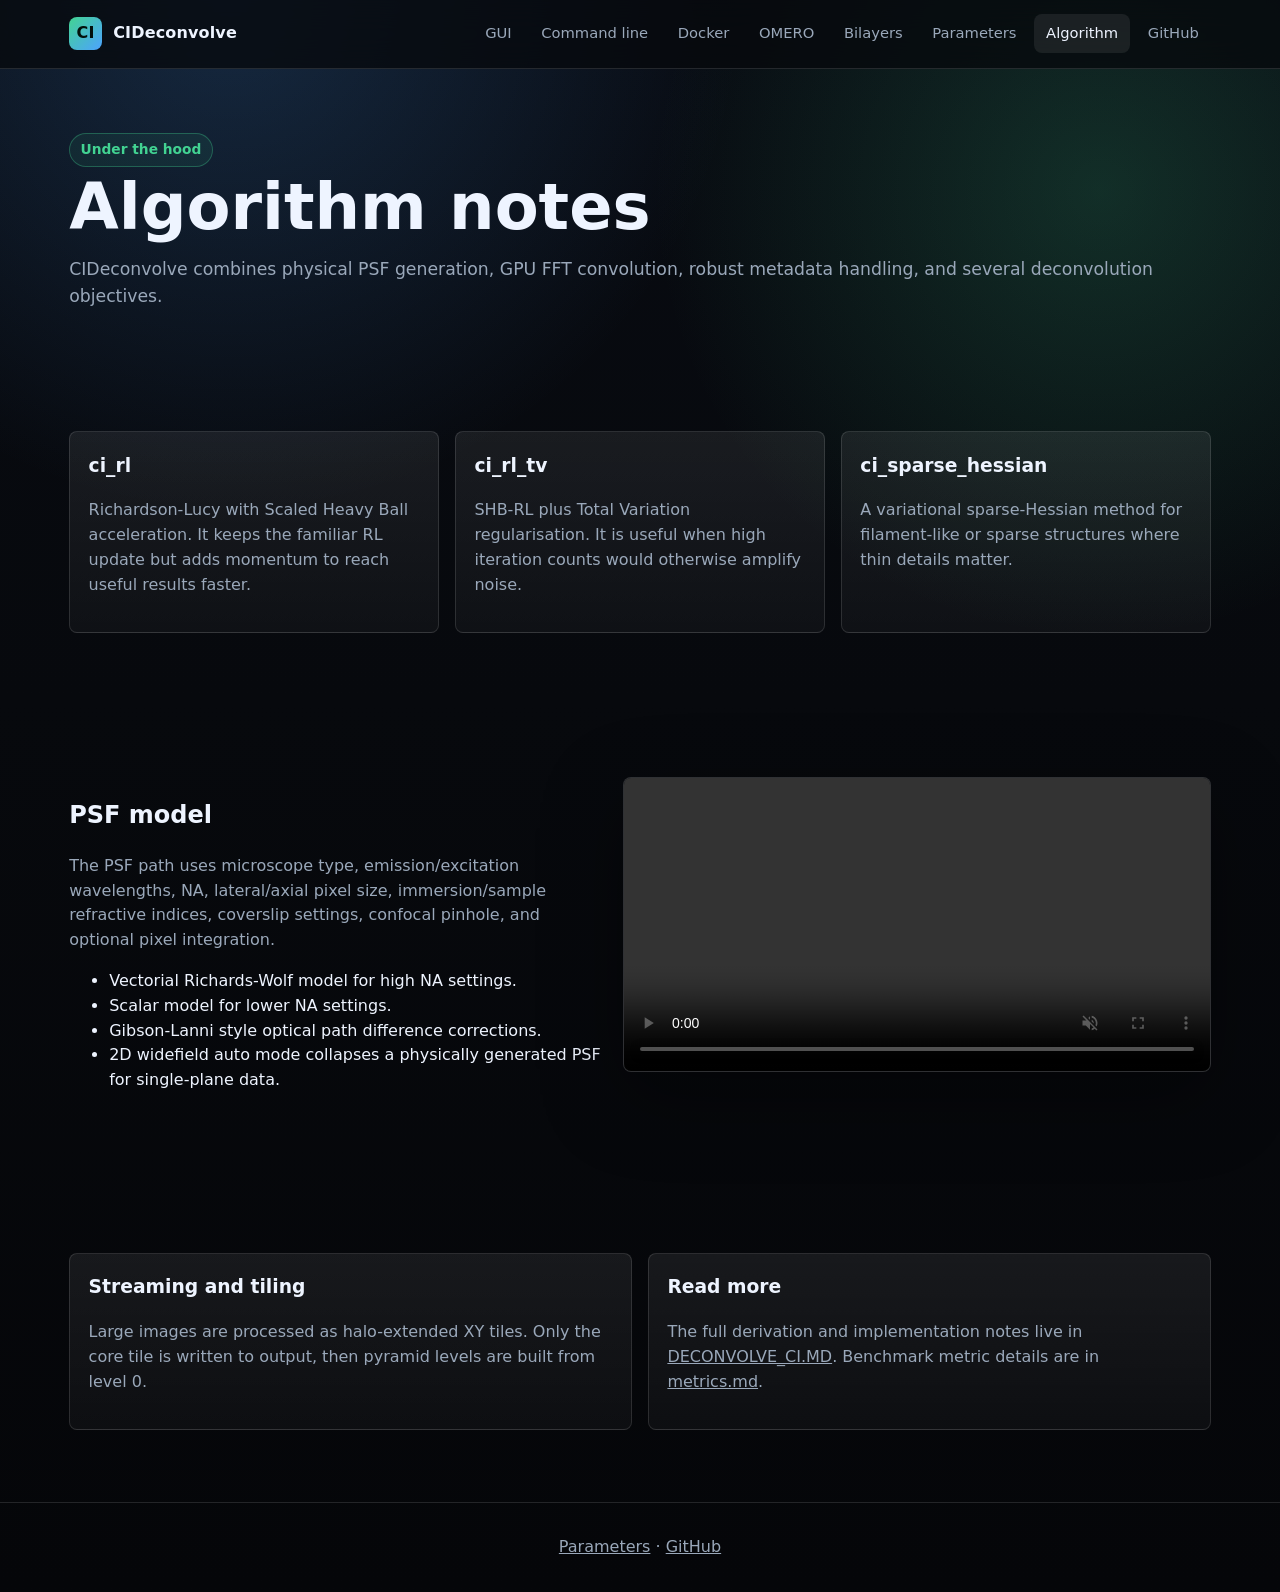
==== docs/algorithm.html @ 8bf5b489 "modified:   README.md" ====
<!doctype html>
<html lang="en">
<head><meta charset="utf-8"><meta name="viewport" content="width=device-width, initial-scale=1"><title>Algorithm - CIDeconvolve</title><link rel="stylesheet" href="assets/site.css"></head>
<body>
  <header class="site-header"><nav class="nav"><a class="brand" href="index.html"><span class="brand-mark">CI</span><span>CIDeconvolve</span></a><div class="nav-links"><a href="gui.html">GUI</a><a href="commandline.html">Command line</a><a href="docker.html">Docker</a><a href="omero.html">OMERO</a><a href="bilayers.html">Bilayers</a><a href="parameters.html">Parameters</a><a href="algorithm.html">Algorithm</a><a href="https://github.com/Cellular-Imaging-Amsterdam-UMC/cideconvolve">GitHub</a></div></nav></header>
  <main>
    <section class="wrap page-title"><span class="eyebrow">Under the hood</span><h1>Algorithm notes</h1><p>CIDeconvolve combines physical PSF generation, GPU FFT convolution, robust metadata handling, and several deconvolution objectives.</p></section>
    <section class="wrap grid">
      <div class="card"><h3>ci_rl</h3><p>Richardson-Lucy with Scaled Heavy Ball acceleration. It keeps the familiar RL update but adds momentum to reach useful results faster.</p></div>
      <div class="card"><h3>ci_rl_tv</h3><p>SHB-RL plus Total Variation regularisation. It is useful when high iteration counts would otherwise amplify noise.</p></div>
      <div class="card"><h3>ci_sparse_hessian</h3><p>A variational sparse-Hessian method for filament-like or sparse structures where thin details matter.</p></div>
    </section>
    <section class="wrap split">
      <div>
        <h2>PSF model</h2>
        <p class="muted">The PSF path uses microscope type, emission/excitation wavelengths, NA, lateral/axial pixel size, immersion/sample refractive indices, coverslip settings, confocal pinhole, and optional pixel integration.</p>
        <ul>
          <li>Vectorial Richards-Wolf model for high NA settings.</li>
          <li>Scalar model for lower NA settings.</li>
          <li>Gibson-Lanni style optical path difference corrections.</li>
          <li>2D widefield auto mode collapses a physically generated PSF for single-plane data.</li>
        </ul>
      </div>
      <div class="media-frame"><video src="movies/RPE-1_Gamma_IR_2.4Gy_1_0.5_NIR_iterations.mp4" controls muted playsinline></video></div>
    </section>
    <section class="wrap grid two">
      <div class="card"><h3>Streaming and tiling</h3><p>Large images are processed as halo-extended XY tiles. Only the core tile is written to output, then pyramid levels are built from level 0.</p></div>
      <div class="card"><h3>Read more</h3><p>The full derivation and implementation notes live in <a href="DECONVOLVE_CI.MD">DECONVOLVE_CI.MD</a>. Benchmark metric details are in <a href="metrics.md">metrics.md</a>.</p></div>
    </section>
  </main>
  <footer class="site-footer"><a href="parameters.html">Parameters</a> · <a href="https://github.com/Cellular-Imaging-Amsterdam-UMC/cideconvolve">GitHub</a></footer>
  <script src="assets/site.js"></script>
</body>
</html>
---- docs/assets/site.css ----
:root {
  color-scheme: dark;
  --bg: #07090d;
  --panel: #10151d;
  --panel-2: #151c26;
  --text: #eef4ff;
  --muted: #9aa8ba;
  --line: rgba(255, 255, 255, 0.12);
  --accent: #42d392;
  --accent-2: #4da3ff;
  --warn: #ffd166;
  --pink: #ff5c99;
  --shadow: 0 24px 80px rgba(0, 0, 0, 0.38);
  font-family: Inter, ui-sans-serif, system-ui, -apple-system, BlinkMacSystemFont, "Segoe UI", sans-serif;
}

* { box-sizing: border-box; }

body {
  margin: 0;
  background:
    radial-gradient(circle at 18% 0%, rgba(77, 163, 255, 0.2), transparent 32rem),
    radial-gradient(circle at 86% 12%, rgba(66, 211, 146, 0.18), transparent 28rem),
    linear-gradient(180deg, #080b12 0%, var(--bg) 44%, #050609 100%);
  color: var(--text);
  line-height: 1.55;
}

a { color: inherit; }

.site-header {
  position: sticky;
  top: 0;
  z-index: 50;
  backdrop-filter: blur(18px);
  background: rgba(7, 9, 13, 0.78);
  border-bottom: 1px solid var(--line);
}

.nav {
  max-width: 1180px;
  margin: 0 auto;
  padding: 0.9rem 1.2rem;
  display: flex;
  align-items: center;
  justify-content: space-between;
  gap: 1rem;
}

.brand {
  display: flex;
  align-items: center;
  gap: 0.7rem;
  font-weight: 800;
  text-decoration: none;
  letter-spacing: 0.01em;
}

.brand-mark {
  width: 2.05rem;
  height: 2.05rem;
  border-radius: 8px;
  display: grid;
  place-items: center;
  background: linear-gradient(135deg, var(--accent), var(--accent-2));
  color: #03100b;
  font-weight: 900;
}

.nav-links {
  display: flex;
  flex-wrap: wrap;
  justify-content: flex-end;
  gap: 0.35rem;
}

.nav-links a {
  padding: 0.5rem 0.75rem;
  border-radius: 8px;
  text-decoration: none;
  color: var(--muted);
  font-size: 0.92rem;
}

.nav-links a:hover,
.nav-links a.active {
  color: var(--text);
  background: rgba(255, 255, 255, 0.08);
}

main { min-height: 75vh; }

.wrap {
  max-width: 1180px;
  margin: 0 auto;
  padding: 4.5rem 1.2rem;
}

.hero {
  min-height: 76vh;
  display: grid;
  grid-template-columns: minmax(0, 1.02fr) minmax(320px, 0.98fr);
  align-items: center;
  gap: 2rem;
  padding-top: 3.5rem;
}

.eyebrow {
  display: inline-flex;
  align-items: center;
  gap: 0.45rem;
  color: var(--accent);
  border: 1px solid rgba(66, 211, 146, 0.32);
  background: rgba(66, 211, 146, 0.08);
  border-radius: 999px;
  padding: 0.35rem 0.65rem;
  font-size: 0.86rem;
  font-weight: 700;
}

h1 {
  margin: 1.1rem 0 1rem;
  max-width: 12ch;
  font-size: clamp(3.4rem, 10vw, 7.7rem);
  line-height: 0.88;
  letter-spacing: 0;
}

.hero-copy {
  max-width: 66ch;
  color: #c9d4e4;
  font-size: 1.16rem;
}

.actions {
  display: flex;
  flex-wrap: wrap;
  gap: 0.75rem;
  margin-top: 1.5rem;
}

.button {
  display: inline-flex;
  align-items: center;
  justify-content: center;
  min-height: 2.85rem;
  padding: 0.75rem 1rem;
  border-radius: 8px;
  text-decoration: none;
  font-weight: 800;
  border: 1px solid var(--line);
  background: rgba(255, 255, 255, 0.08);
}

.button.primary {
  background: linear-gradient(135deg, var(--accent), #86efac);
  color: #04100b;
  border: 0;
}

.button:hover { transform: translateY(-1px); }

.media-frame {
  border: 1px solid var(--line);
  background: rgba(255, 255, 255, 0.05);
  box-shadow: var(--shadow);
  overflow: hidden;
  border-radius: 8px;
}

.media-frame img,
.media-frame video {
  display: block;
  width: 100%;
  height: auto;
}

.stats {
  display: grid;
  grid-template-columns: repeat(4, 1fr);
  gap: 0.8rem;
  margin-top: 2rem;
}

.stat,
.card,
.callout,
.code-block,
.param-toolbar {
  border: 1px solid var(--line);
  background: linear-gradient(180deg, rgba(255,255,255,0.075), rgba(255,255,255,0.035));
  border-radius: 8px;
}

.stat { padding: 1rem; }
.stat strong { display: block; font-size: 1.5rem; }
.stat span { color: var(--muted); font-size: 0.9rem; }

.section-title {
  max-width: 820px;
  margin-bottom: 1.4rem;
}

.section-title h2,
.page-title h1 {
  margin: 0.5rem 0;
  max-width: none;
  font-size: clamp(2.1rem, 5vw, 4.1rem);
  line-height: 1;
}

.section-title p,
.page-title p {
  color: var(--muted);
  font-size: 1.08rem;
}

.grid {
  display: grid;
  grid-template-columns: repeat(3, 1fr);
  gap: 1rem;
}

.grid.two { grid-template-columns: repeat(2, 1fr); }

.card {
  padding: 1.15rem;
  min-height: 100%;
}

.card h3 { margin-top: 0; }
.card p { color: var(--muted); }
.card ul { padding-left: 1.15rem; color: var(--muted); }

.tag-list {
  display: flex;
  flex-wrap: wrap;
  gap: 0.45rem;
  margin-top: 0.9rem;
}

.tag {
  border: 1px solid var(--line);
  color: #cfe6ff;
  background: rgba(77, 163, 255, 0.1);
  border-radius: 999px;
  padding: 0.25rem 0.55rem;
  font-size: 0.82rem;
}

.page-title {
  padding-top: 4rem;
  padding-bottom: 2rem;
}

.split {
  display: grid;
  grid-template-columns: minmax(0, 0.95fr) minmax(320px, 1.05fr);
  gap: 1.4rem;
  align-items: start;
}

.callout {
  padding: 1rem;
  border-color: rgba(66, 211, 146, 0.35);
}

.code-block {
  padding: 1rem;
  overflow-x: auto;
  color: #e7f1ff;
  background: #080c12;
}

code, pre {
  font-family: "JetBrains Mono", "Cascadia Code", Consolas, monospace;
}

pre { margin: 0; }

.steps {
  counter-reset: step;
  display: grid;
  gap: 0.8rem;
}

.step {
  display: grid;
  grid-template-columns: 2.2rem 1fr;
  gap: 0.8rem;
  align-items: start;
}

.step::before {
  counter-increment: step;
  content: counter(step);
  width: 2.2rem;
  height: 2.2rem;
  border-radius: 8px;
  display: grid;
  place-items: center;
  color: #03100b;
  background: var(--accent);
  font-weight: 900;
}

.param-toolbar {
  display: grid;
  grid-template-columns: 1fr auto auto;
  gap: 0.75rem;
  padding: 0.8rem;
  margin-bottom: 1rem;
}

.param-toolbar input,
.param-toolbar select {
  min-height: 2.45rem;
  border-radius: 8px;
  border: 1px solid var(--line);
  background: #070b11;
  color: var(--text);
  padding: 0 0.75rem;
}

.param-table {
  width: 100%;
  border-collapse: collapse;
  overflow: hidden;
  border-radius: 8px;
}

.param-table th,
.param-table td {
  border-bottom: 1px solid var(--line);
  padding: 0.8rem;
  text-align: left;
  vertical-align: top;
}

.param-table th {
  color: #dff3ff;
  background: rgba(255, 255, 255, 0.07);
}

.param-table td { color: #c7d3e4; }
.param-table code { color: #c2f5dc; }
.muted { color: var(--muted); }

.site-footer {
  border-top: 1px solid var(--line);
  color: var(--muted);
  padding: 2rem 1.2rem;
  text-align: center;
}

@media (max-width: 920px) {
  .hero,
  .split,
  .grid,
  .grid.two,
  .stats {
    grid-template-columns: 1fr;
  }
  .nav { align-items: flex-start; flex-direction: column; }
  .nav-links { justify-content: flex-start; }
  .param-toolbar { grid-template-columns: 1fr; }
}
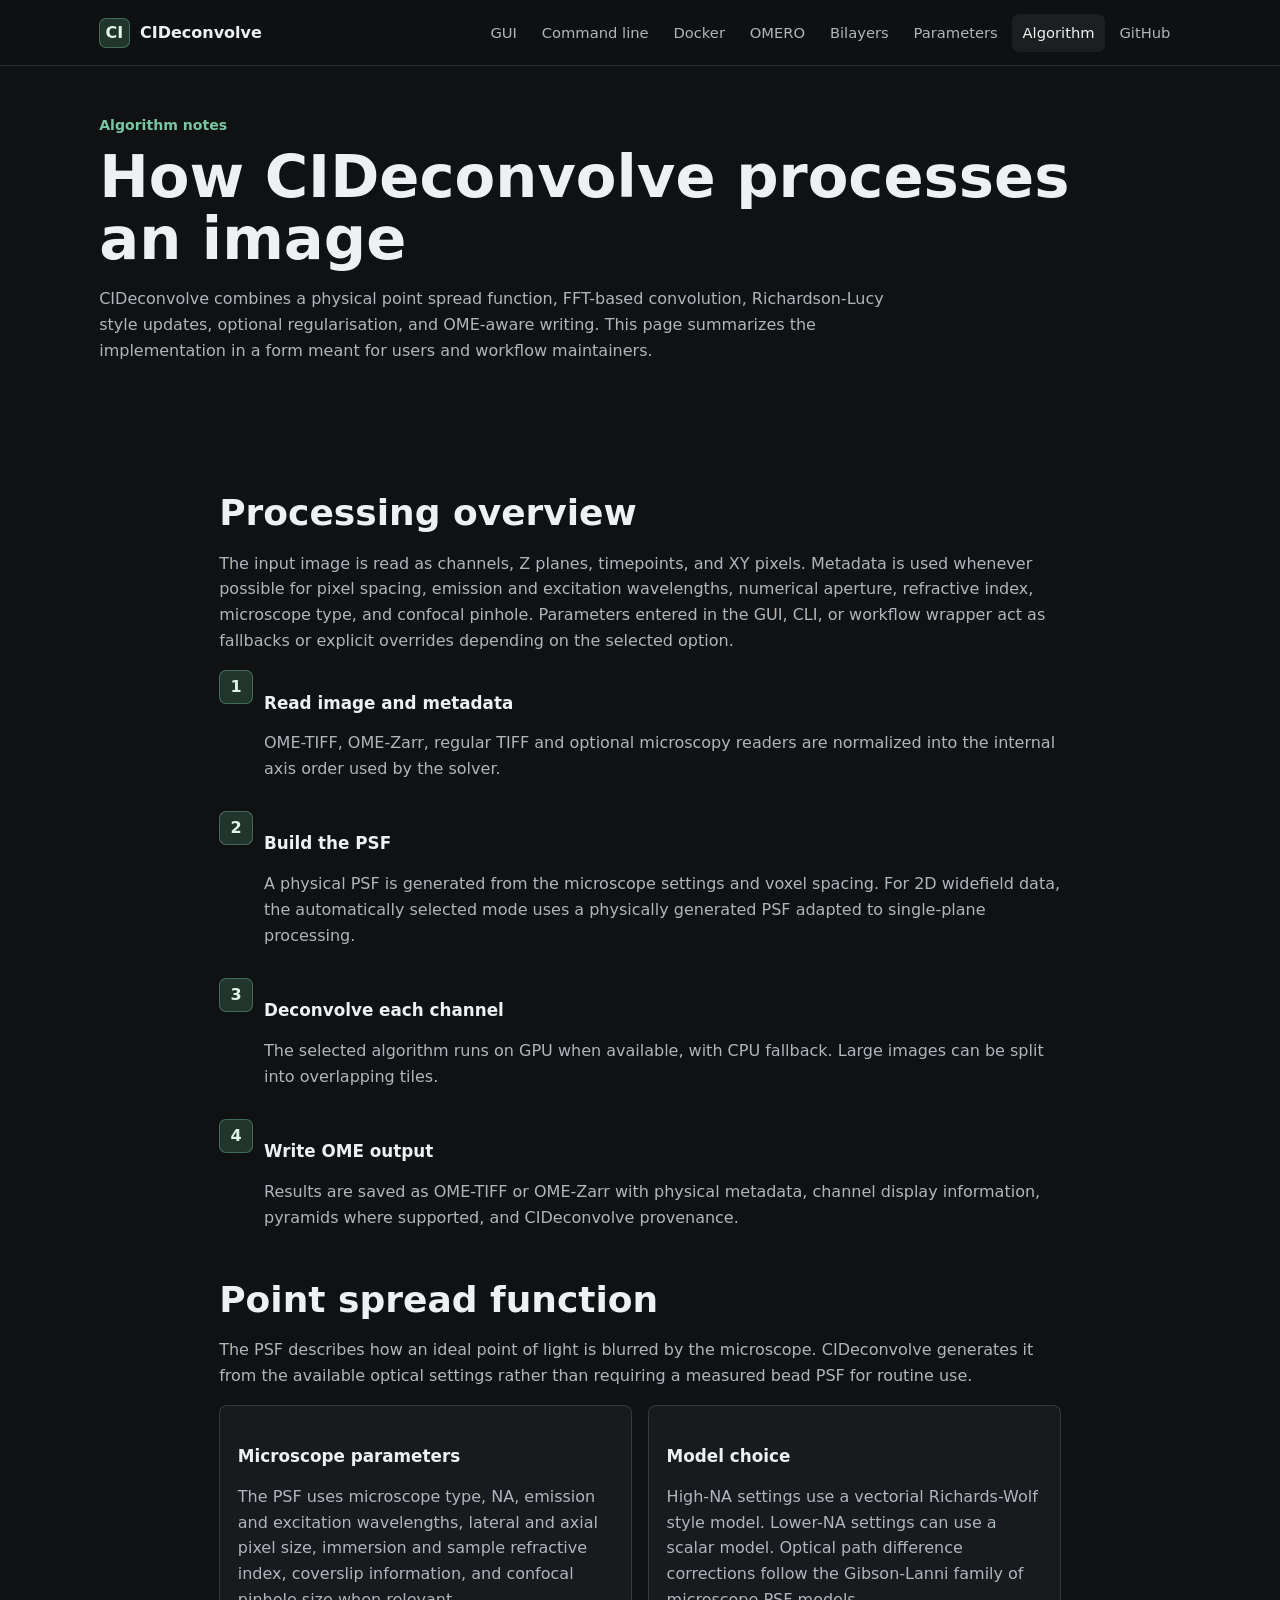
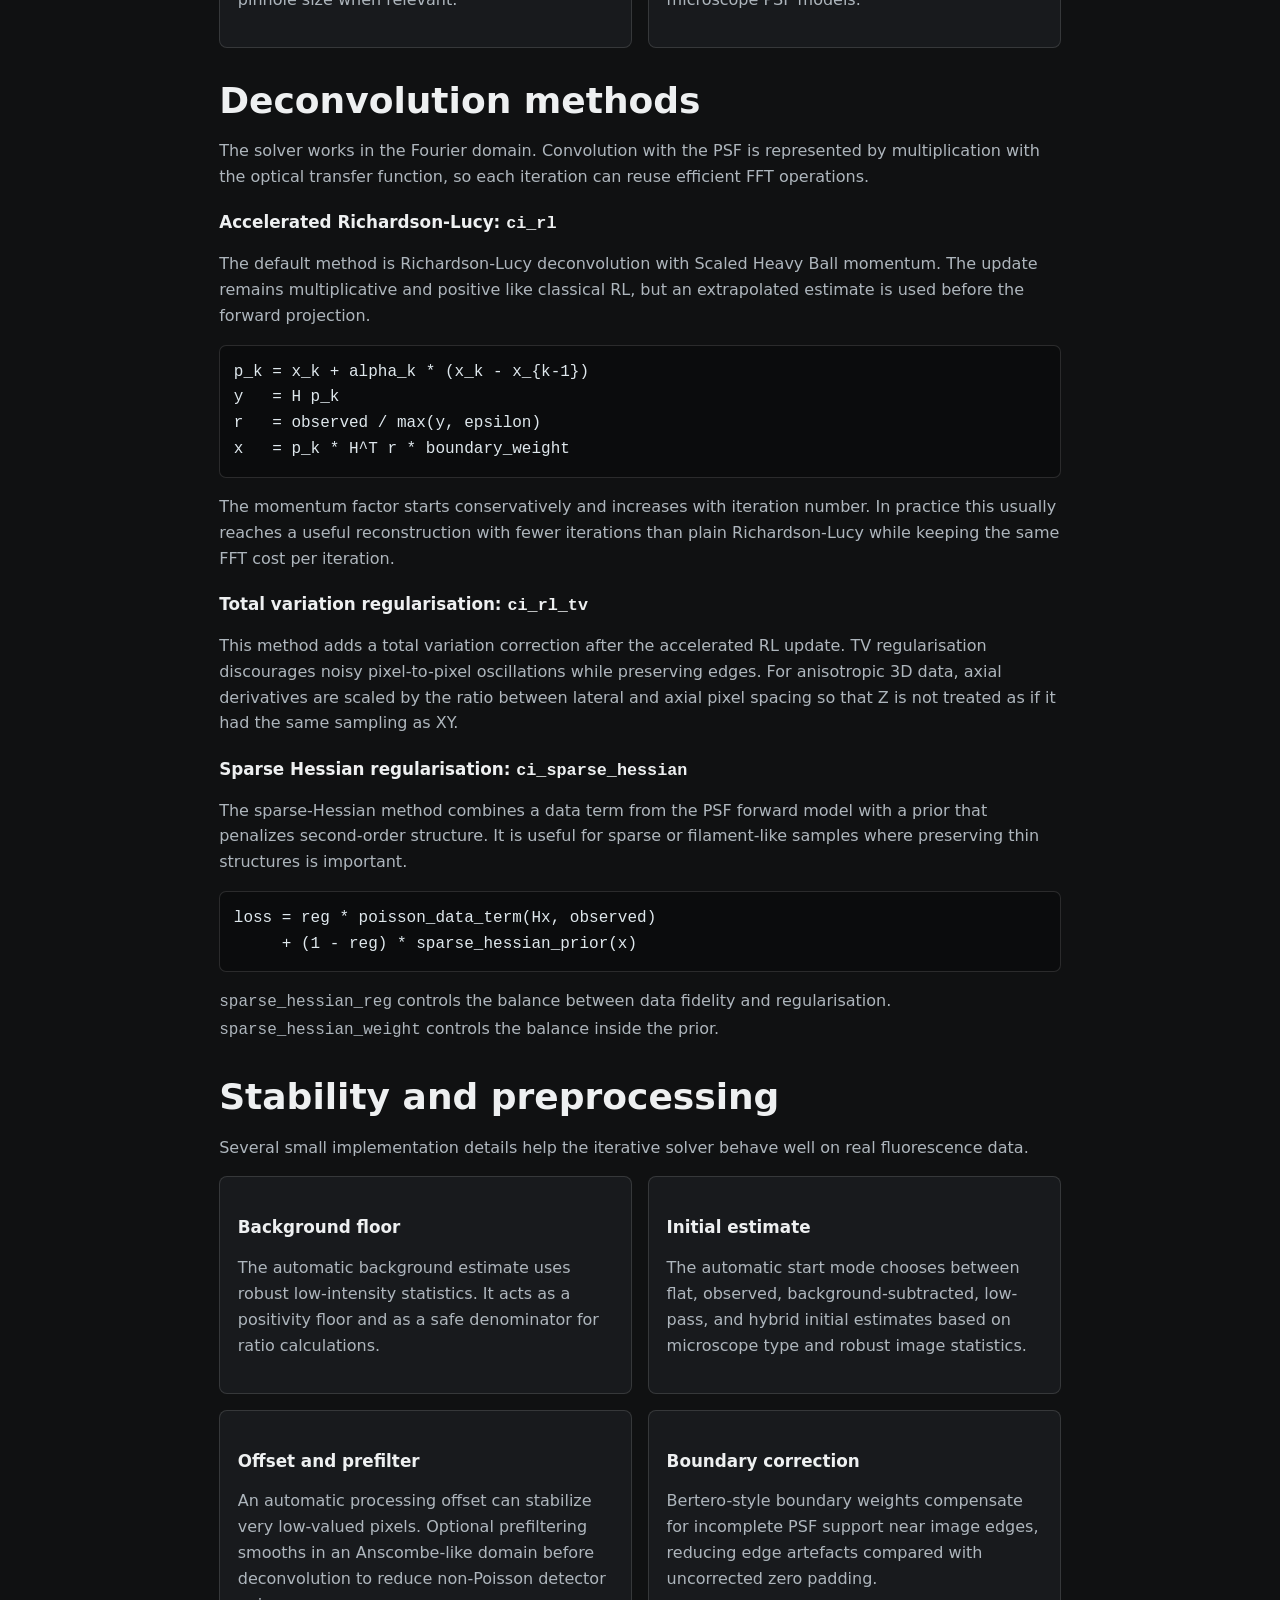
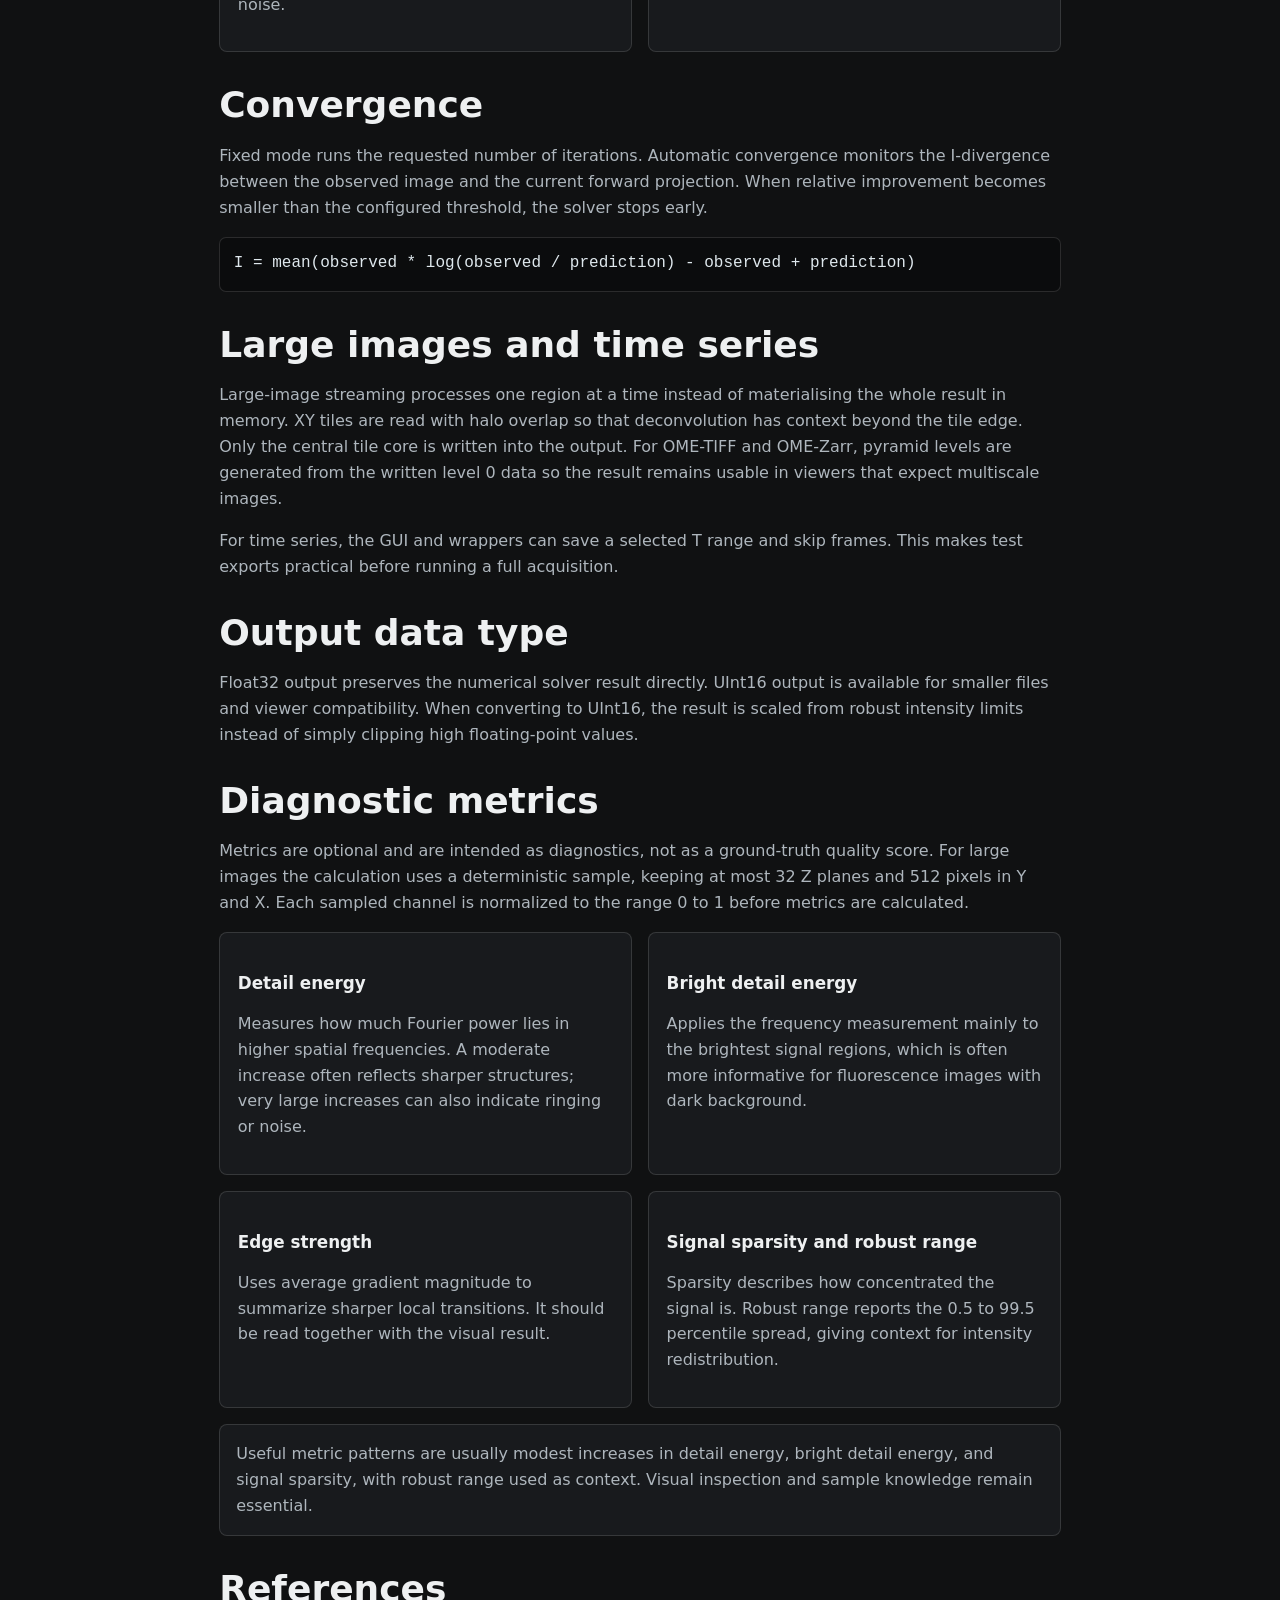
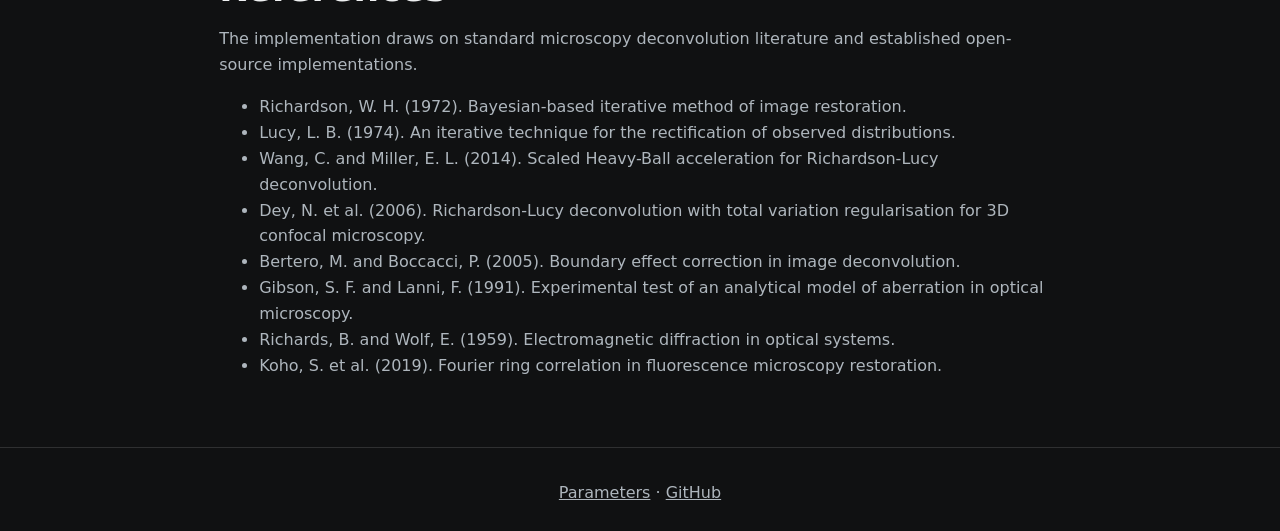
==== commit 52c008e4: "modified:   README.md" ====
--- a/docs/algorithm.html
+++ b/docs/algorithm.html
@@ -1,35 +1,120 @@
 <!doctype html>
 <html lang="en">
-<head><meta charset="utf-8"><meta name="viewport" content="width=device-width, initial-scale=1"><title>Algorithm - CIDeconvolve</title><link rel="stylesheet" href="assets/site.css"></head>
+<head>
+  <meta charset="utf-8">
+  <meta name="viewport" content="width=device-width, initial-scale=1">
+  <title>Algorithm - CIDeconvolve</title>
+  <link rel="stylesheet" href="assets/site.css">
+</head>
 <body>
   <header class="site-header"><nav class="nav"><a class="brand" href="index.html"><span class="brand-mark">CI</span><span>CIDeconvolve</span></a><div class="nav-links"><a href="gui.html">GUI</a><a href="commandline.html">Command line</a><a href="docker.html">Docker</a><a href="omero.html">OMERO</a><a href="bilayers.html">Bilayers</a><a href="parameters.html">Parameters</a><a href="algorithm.html">Algorithm</a><a href="https://github.com/Cellular-Imaging-Amsterdam-UMC/cideconvolve">GitHub</a></div></nav></header>
   <main>
-    <section class="wrap page-title"><span class="eyebrow">Under the hood</span><h1>Algorithm notes</h1><p>CIDeconvolve combines physical PSF generation, GPU FFT convolution, robust metadata handling, and several deconvolution objectives.</p></section>
-    <section class="wrap grid">
-      <div class="card"><h3>ci_rl</h3><p>Richardson-Lucy with Scaled Heavy Ball acceleration. It keeps the familiar RL update but adds momentum to reach useful results faster.</p></div>
-      <div class="card"><h3>ci_rl_tv</h3><p>SHB-RL plus Total Variation regularisation. It is useful when high iteration counts would otherwise amplify noise.</p></div>
-      <div class="card"><h3>ci_sparse_hessian</h3><p>A variational sparse-Hessian method for filament-like or sparse structures where thin details matter.</p></div>
+    <section class="wrap page-title">
+      <span class="eyebrow">Algorithm notes</span>
+      <h1>How CIDeconvolve processes an image</h1>
+      <p>CIDeconvolve combines a physical point spread function, FFT-based convolution, Richardson-Lucy style updates, optional regularisation, and OME-aware writing. This page summarizes the implementation in a form meant for users and workflow maintainers.</p>
     </section>
-    <section class="wrap split">
-      <div>
-        <h2>PSF model</h2>
-        <p class="muted">The PSF path uses microscope type, emission/excitation wavelengths, NA, lateral/axial pixel size, immersion/sample refractive indices, coverslip settings, confocal pinhole, and optional pixel integration.</p>
-        <ul>
-          <li>Vectorial Richards-Wolf model for high NA settings.</li>
-          <li>Scalar model for lower NA settings.</li>
-          <li>Gibson-Lanni style optical path difference corrections.</li>
-          <li>2D widefield auto mode collapses a physically generated PSF for single-plane data.</li>
-        </ul>
+
+    <section class="wrap content">
+      <h2>Processing overview</h2>
+      <p>The input image is read as channels, Z planes, timepoints, and XY pixels. Metadata is used whenever possible for pixel spacing, emission and excitation wavelengths, numerical aperture, refractive index, microscope type, and confocal pinhole. Parameters entered in the GUI, CLI, or workflow wrapper act as fallbacks or explicit overrides depending on the selected option.</p>
+      <div class="steps">
+        <div class="step"><div><h3>Read image and metadata</h3><p>OME-TIFF, OME-Zarr, regular TIFF and optional microscopy readers are normalized into the internal axis order used by the solver.</p></div></div>
+        <div class="step"><div><h3>Build the PSF</h3><p>A physical PSF is generated from the microscope settings and voxel spacing. For 2D widefield data, the automatically selected mode uses a physically generated PSF adapted to single-plane processing.</p></div></div>
+        <div class="step"><div><h3>Deconvolve each channel</h3><p>The selected algorithm runs on GPU when available, with CPU fallback. Large images can be split into overlapping tiles.</p></div></div>
+        <div class="step"><div><h3>Write OME output</h3><p>Results are saved as OME-TIFF or OME-Zarr with physical metadata, channel display information, pyramids where supported, and CIDeconvolve provenance.</p></div></div>
       </div>
-      <div class="media-frame"><video src="movies/RPE-1_Gamma_IR_2.4Gy_1_0.5_NIR_iterations.mp4" controls muted playsinline></video></div>
-    </section>
-    <section class="wrap grid two">
-      <div class="card"><h3>Streaming and tiling</h3><p>Large images are processed as halo-extended XY tiles. Only the core tile is written to output, then pyramid levels are built from level 0.</p></div>
-      <div class="card"><h3>Read more</h3><p>The full derivation and implementation notes live in <a href="DECONVOLVE_CI.MD">DECONVOLVE_CI.MD</a>. Benchmark metric details are in <a href="metrics.md">metrics.md</a>.</p></div>
+
+      <h2>Point spread function</h2>
+      <p>The PSF describes how an ideal point of light is blurred by the microscope. CIDeconvolve generates it from the available optical settings rather than requiring a measured bead PSF for routine use.</p>
+      <div class="grid two">
+        <div class="card">
+          <h3>Microscope parameters</h3>
+          <p>The PSF uses microscope type, NA, emission and excitation wavelengths, lateral and axial pixel size, immersion and sample refractive index, coverslip information, and confocal pinhole size when relevant.</p>
+        </div>
+        <div class="card">
+          <h3>Model choice</h3>
+          <p>High-NA settings use a vectorial Richards-Wolf style model. Lower-NA settings can use a scalar model. Optical path difference corrections follow the Gibson-Lanni family of microscope PSF models.</p>
+        </div>
+      </div>
+
+      <h2>Deconvolution methods</h2>
+      <p>The solver works in the Fourier domain. Convolution with the PSF is represented by multiplication with the optical transfer function, so each iteration can reuse efficient FFT operations.</p>
+
+      <h3>Accelerated Richardson-Lucy: <code>ci_rl</code></h3>
+      <p>The default method is Richardson-Lucy deconvolution with Scaled Heavy Ball momentum. The update remains multiplicative and positive like classical RL, but an extrapolated estimate is used before the forward projection.</p>
+      <pre class="formula"><code>p_k = x_k + alpha_k * (x_k - x_{k-1})
+y   = H p_k
+r   = observed / max(y, epsilon)
+x   = p_k * H^T r * boundary_weight</code></pre>
+      <p>The momentum factor starts conservatively and increases with iteration number. In practice this usually reaches a useful reconstruction with fewer iterations than plain Richardson-Lucy while keeping the same FFT cost per iteration.</p>
+
+      <h3>Total variation regularisation: <code>ci_rl_tv</code></h3>
+      <p>This method adds a total variation correction after the accelerated RL update. TV regularisation discourages noisy pixel-to-pixel oscillations while preserving edges. For anisotropic 3D data, axial derivatives are scaled by the ratio between lateral and axial pixel spacing so that Z is not treated as if it had the same sampling as XY.</p>
+
+      <h3>Sparse Hessian regularisation: <code>ci_sparse_hessian</code></h3>
+      <p>The sparse-Hessian method combines a data term from the PSF forward model with a prior that penalizes second-order structure. It is useful for sparse or filament-like samples where preserving thin structures is important.</p>
+      <pre class="formula"><code>loss = reg * poisson_data_term(Hx, observed)
+     + (1 - reg) * sparse_hessian_prior(x)</code></pre>
+      <p><code>sparse_hessian_reg</code> controls the balance between data fidelity and regularisation. <code>sparse_hessian_weight</code> controls the balance inside the prior.</p>
+
+      <h2>Stability and preprocessing</h2>
+      <p>Several small implementation details help the iterative solver behave well on real fluorescence data.</p>
+      <div class="grid two">
+        <div class="card">
+          <h3>Background floor</h3>
+          <p>The automatic background estimate uses robust low-intensity statistics. It acts as a positivity floor and as a safe denominator for ratio calculations.</p>
+        </div>
+        <div class="card">
+          <h3>Initial estimate</h3>
+          <p>The automatic start mode chooses between flat, observed, background-subtracted, low-pass, and hybrid initial estimates based on microscope type and robust image statistics.</p>
+        </div>
+        <div class="card">
+          <h3>Offset and prefilter</h3>
+          <p>An automatic processing offset can stabilize very low-valued pixels. Optional prefiltering smooths in an Anscombe-like domain before deconvolution to reduce non-Poisson detector noise.</p>
+        </div>
+        <div class="card">
+          <h3>Boundary correction</h3>
+          <p>Bertero-style boundary weights compensate for incomplete PSF support near image edges, reducing edge artefacts compared with uncorrected zero padding.</p>
+        </div>
+      </div>
+
+      <h2>Convergence</h2>
+      <p>Fixed mode runs the requested number of iterations. Automatic convergence monitors the I-divergence between the observed image and the current forward projection. When relative improvement becomes smaller than the configured threshold, the solver stops early.</p>
+      <pre class="formula"><code>I = mean(observed * log(observed / prediction) - observed + prediction)</code></pre>
+
+      <h2>Large images and time series</h2>
+      <p>Large-image streaming processes one region at a time instead of materialising the whole result in memory. XY tiles are read with halo overlap so that deconvolution has context beyond the tile edge. Only the central tile core is written into the output. For OME-TIFF and OME-Zarr, pyramid levels are generated from the written level 0 data so the result remains usable in viewers that expect multiscale images.</p>
+      <p>For time series, the GUI and wrappers can save a selected T range and skip frames. This makes test exports practical before running a full acquisition.</p>
+
+      <h2>Output data type</h2>
+      <p>Float32 output preserves the numerical solver result directly. UInt16 output is available for smaller files and viewer compatibility. When converting to UInt16, the result is scaled from robust intensity limits instead of simply clipping high floating-point values.</p>
+
+      <h2>Diagnostic metrics</h2>
+      <p>Metrics are optional and are intended as diagnostics, not as a ground-truth quality score. For large images the calculation uses a deterministic sample, keeping at most 32 Z planes and 512 pixels in Y and X. Each sampled channel is normalized to the range 0 to 1 before metrics are calculated.</p>
+      <div class="grid two">
+        <div class="card"><h3>Detail energy</h3><p>Measures how much Fourier power lies in higher spatial frequencies. A moderate increase often reflects sharper structures; very large increases can also indicate ringing or noise.</p></div>
+        <div class="card"><h3>Bright detail energy</h3><p>Applies the frequency measurement mainly to the brightest signal regions, which is often more informative for fluorescence images with dark background.</p></div>
+        <div class="card"><h3>Edge strength</h3><p>Uses average gradient magnitude to summarize sharper local transitions. It should be read together with the visual result.</p></div>
+        <div class="card"><h3>Signal sparsity and robust range</h3><p>Sparsity describes how concentrated the signal is. Robust range reports the 0.5 to 99.5 percentile spread, giving context for intensity redistribution.</p></div>
+      </div>
+      <div class="note-panel"><p>Useful metric patterns are usually modest increases in detail energy, bright detail energy, and signal sparsity, with robust range used as context. Visual inspection and sample knowledge remain essential.</p></div>
+
+      <h2>References</h2>
+      <p>The implementation draws on standard microscopy deconvolution literature and established open-source implementations.</p>
+      <ul>
+        <li>Richardson, W. H. (1972). Bayesian-based iterative method of image restoration.</li>
+        <li>Lucy, L. B. (1974). An iterative technique for the rectification of observed distributions.</li>
+        <li>Wang, C. and Miller, E. L. (2014). Scaled Heavy-Ball acceleration for Richardson-Lucy deconvolution.</li>
+        <li>Dey, N. et al. (2006). Richardson-Lucy deconvolution with total variation regularisation for 3D confocal microscopy.</li>
+        <li>Bertero, M. and Boccacci, P. (2005). Boundary effect correction in image deconvolution.</li>
+        <li>Gibson, S. F. and Lanni, F. (1991). Experimental test of an analytical model of aberration in optical microscopy.</li>
+        <li>Richards, B. and Wolf, E. (1959). Electromagnetic diffraction in optical systems.</li>
+        <li>Koho, S. et al. (2019). Fourier ring correlation in fluorescence microscopy restoration.</li>
+      </ul>
     </section>
   </main>
   <footer class="site-footer"><a href="parameters.html">Parameters</a> · <a href="https://github.com/Cellular-Imaging-Amsterdam-UMC/cideconvolve">GitHub</a></footer>
   <script src="assets/site.js"></script>
 </body>
 </html>
-
--- a/docs/assets/site.css
+++ b/docs/assets/site.css
@@ -1,16 +1,15 @@
 :root {
   color-scheme: dark;
-  --bg: #07090d;
-  --panel: #10151d;
-  --panel-2: #151c26;
-  --text: #eef4ff;
-  --muted: #9aa8ba;
-  --line: rgba(255, 255, 255, 0.12);
-  --accent: #42d392;
-  --accent-2: #4da3ff;
-  --warn: #ffd166;
-  --pink: #ff5c99;
-  --shadow: 0 24px 80px rgba(0, 0, 0, 0.38);
+  --bg: #101112;
+  --panel: #181a1d;
+  --panel-2: #202327;
+  --text: #eef0f1;
+  --muted: #aeb6bd;
+  --line: rgba(255, 255, 255, 0.13);
+  --accent: #78c6a3;
+  --accent-2: #9fb9d8;
+  --warn: #dec37b;
+  --shadow: 0 16px 42px rgba(0, 0, 0, 0.24);
   font-family: Inter, ui-sans-serif, system-ui, -apple-system, BlinkMacSystemFont, "Segoe UI", sans-serif;
 }
 
@@ -18,12 +17,9 @@
 
 body {
   margin: 0;
-  background:
-    radial-gradient(circle at 18% 0%, rgba(77, 163, 255, 0.2), transparent 32rem),
-    radial-gradient(circle at 86% 12%, rgba(66, 211, 146, 0.18), transparent 28rem),
-    linear-gradient(180deg, #080b12 0%, var(--bg) 44%, #050609 100%);
+  background: var(--bg);
   color: var(--text);
-  line-height: 1.55;
+  line-height: 1.62;
 }
 
 a { color: inherit; }
@@ -32,15 +28,15 @@
   position: sticky;
   top: 0;
   z-index: 50;
-  backdrop-filter: blur(18px);
-  background: rgba(7, 9, 13, 0.78);
+  backdrop-filter: blur(14px);
+  background: rgba(16, 17, 18, 0.9);
   border-bottom: 1px solid var(--line);
 }
 
 .nav {
-  max-width: 1180px;
+  max-width: 1120px;
   margin: 0 auto;
-  padding: 0.9rem 1.2rem;
+  padding: 0.85rem 1.2rem;
   display: flex;
   align-items: center;
   justify-content: space-between;
@@ -50,33 +46,33 @@
 .brand {
   display: flex;
   align-items: center;
-  gap: 0.7rem;
-  font-weight: 800;
+  gap: 0.65rem;
+  font-weight: 650;
   text-decoration: none;
-  letter-spacing: 0.01em;
 }
 
 .brand-mark {
-  width: 2.05rem;
-  height: 2.05rem;
-  border-radius: 8px;
+  width: 1.9rem;
+  height: 1.9rem;
+  border-radius: 7px;
   display: grid;
   place-items: center;
-  background: linear-gradient(135deg, var(--accent), var(--accent-2));
-  color: #03100b;
-  font-weight: 900;
+  background: #22352d;
+  border: 1px solid rgba(120, 198, 163, 0.38);
+  color: #dff4ea;
+  font-weight: 700;
 }
 
 .nav-links {
   display: flex;
   flex-wrap: wrap;
   justify-content: flex-end;
-  gap: 0.35rem;
+  gap: 0.25rem;
 }
 
 .nav-links a {
-  padding: 0.5rem 0.75rem;
-  border-radius: 8px;
+  padding: 0.45rem 0.65rem;
+  border-radius: 7px;
   text-decoration: none;
   color: var(--muted);
   font-size: 0.92rem;
@@ -85,84 +81,91 @@
 .nav-links a:hover,
 .nav-links a.active {
   color: var(--text);
-  background: rgba(255, 255, 255, 0.08);
+  background: rgba(255, 255, 255, 0.06);
 }
 
 main { min-height: 75vh; }
 
 .wrap {
-  max-width: 1180px;
+  max-width: 1120px;
   margin: 0 auto;
-  padding: 4.5rem 1.2rem;
+  padding: 3.25rem 1.2rem;
 }
 
 .hero {
-  min-height: 76vh;
-  display: grid;
-  grid-template-columns: minmax(0, 1.02fr) minmax(320px, 0.98fr);
+  display: grid;
+  grid-template-columns: minmax(0, 1fr) minmax(320px, 0.9fr);
   align-items: center;
   gap: 2rem;
-  padding-top: 3.5rem;
+  padding-top: 3rem;
 }
 
 .eyebrow {
-  display: inline-flex;
-  align-items: center;
-  gap: 0.45rem;
+  display: block;
   color: var(--accent);
-  border: 1px solid rgba(66, 211, 146, 0.32);
-  background: rgba(66, 211, 146, 0.08);
-  border-radius: 999px;
-  padding: 0.35rem 0.65rem;
-  font-size: 0.86rem;
-  font-weight: 700;
+  font-size: 0.88rem;
+  font-weight: 600;
+  margin-bottom: 0.55rem;
 }
 
 h1 {
-  margin: 1.1rem 0 1rem;
-  max-width: 12ch;
-  font-size: clamp(3.4rem, 10vw, 7.7rem);
-  line-height: 0.88;
+  margin: 0 0 1rem;
+  max-width: 18ch;
+  font-size: clamp(2.25rem, 5vw, 3.7rem);
+  line-height: 1.05;
   letter-spacing: 0;
+  font-weight: 650;
+}
+
+h2 {
+  font-size: clamp(1.55rem, 3vw, 2.25rem);
+  line-height: 1.18;
+  font-weight: 620;
+}
+
+h3 {
+  font-size: 1.05rem;
+  line-height: 1.3;
+  font-weight: 620;
 }
 
 .hero-copy {
-  max-width: 66ch;
-  color: #c9d4e4;
-  font-size: 1.16rem;
+  max-width: 68ch;
+  color: #cdd4da;
+  font-size: 1.03rem;
 }
 
 .actions {
   display: flex;
   flex-wrap: wrap;
-  gap: 0.75rem;
-  margin-top: 1.5rem;
+  gap: 0.7rem;
+  margin-top: 1.4rem;
 }
 
 .button {
   display: inline-flex;
   align-items: center;
   justify-content: center;
-  min-height: 2.85rem;
-  padding: 0.75rem 1rem;
-  border-radius: 8px;
+  min-height: 2.55rem;
+  padding: 0.65rem 0.95rem;
+  border-radius: 7px;
   text-decoration: none;
-  font-weight: 800;
-  border: 1px solid var(--line);
-  background: rgba(255, 255, 255, 0.08);
+  font-weight: 600;
+  border: 1px solid var(--line);
+  background: rgba(255, 255, 255, 0.055);
 }
 
 .button.primary {
-  background: linear-gradient(135deg, var(--accent), #86efac);
-  color: #04100b;
-  border: 0;
-}
-
-.button:hover { transform: translateY(-1px); }
+  background: #21372d;
+  color: #e8f5ee;
+  border-color: rgba(120, 198, 163, 0.36);
+}
+
+.button:hover { background: rgba(255, 255, 255, 0.085); }
 
 .media-frame {
   border: 1px solid var(--line);
-  background: rgba(255, 255, 255, 0.05);
+  background: rgba(255, 255, 255, 0.035);
   box-shadow: var(--shadow);
   overflow: hidden;
   border-radius: 8px;
@@ -178,23 +181,37 @@
 .stats {
   display: grid;
   grid-template-columns: repeat(4, 1fr);
-  gap: 0.8rem;
-  margin-top: 2rem;
+  gap: 0.65rem;
+  margin-top: 1.6rem;
 }
 
 .stat,
 .card,
 .callout,
 .code-block,
-.param-toolbar {
-  border: 1px solid var(--line);
-  background: linear-gradient(180deg, rgba(255,255,255,0.075), rgba(255,255,255,0.035));
+.param-toolbar,
+.note-panel {
+  border: 1px solid var(--line);
+  background: var(--panel);
   border-radius: 8px;
 }
 
-.stat { padding: 1rem; }
-.stat strong { display: block; font-size: 1.5rem; }
-.stat span { color: var(--muted); font-size: 0.9rem; }
+.stat {
+  padding: 0.85rem;
+  color: var(--muted);
+}
+
+.stat-label {
+  display: block;
+  color: var(--text);
+  font-size: 0.98rem;
+  font-weight: 620;
+}
+
+.stat span:not(.stat-label) {
+  color: var(--muted);
+  font-size: 0.88rem;
+}
 
 .section-title {
   max-width: 820px;
@@ -203,16 +220,15 @@
 
 .section-title h2,
 .page-title h1 {
-  margin: 0.5rem 0;
-  max-width: none;
-  font-size: clamp(2.1rem, 5vw, 4.1rem);
-  line-height: 1;
+  margin: 0.45rem 0;
+  max-width: 24ch;
 }
 
 .section-title p,
 .page-title p {
   color: var(--muted);
-  font-size: 1.08rem;
+  font-size: 1rem;
+  max-width: 78ch;
 }
 
 .grid {
@@ -224,7 +240,7 @@
 .grid.two { grid-template-columns: repeat(2, 1fr); }
 
 .card {
-  padding: 1.15rem;
+  padding: 1.1rem;
   min-height: 100%;
 }
 
@@ -232,25 +248,32 @@
 .card p { color: var(--muted); }
 .card ul { padding-left: 1.15rem; color: var(--muted); }
 
+a.card {
+  display: block;
+  text-decoration: none;
+}
+
+a.card:hover { background: var(--panel-2); }
+
 .tag-list {
   display: flex;
   flex-wrap: wrap;
-  gap: 0.45rem;
+  gap: 0.4rem;
   margin-top: 0.9rem;
 }
 
 .tag {
   border: 1px solid var(--line);
-  color: #cfe6ff;
-  background: rgba(77, 163, 255, 0.1);
+  color: #d8e6f0;
+  background: rgba(255, 255, 255, 0.045);
   border-radius: 999px;
-  padding: 0.25rem 0.55rem;
-  font-size: 0.82rem;
+  padding: 0.22rem 0.5rem;
+  font-size: 0.8rem;
 }
 
 .page-title {
-  padding-top: 4rem;
-  padding-bottom: 2rem;
+  padding-top: 3rem;
+  padding-bottom: 1.75rem;
 }
 
 .split {
@@ -260,16 +283,62 @@
   align-items: start;
 }
 
+.content {
+  max-width: 880px;
+}
+
+.content h2 {
+  margin-top: 2rem;
+  margin-bottom: 0.6rem;
+}
+
+.content h3 {
+  margin-top: 1.4rem;
+  margin-bottom: 0.35rem;
+}
+
+.content p,
+.content li {
+  color: var(--muted);
+}
+
+.note-panel {
+  padding: 1rem;
+  margin: 1rem 0;
+}
+
+.note-panel p { margin: 0; }
+
+.formula {
+  display: block;
+  padding: 0.85rem;
+  overflow-x: auto;
+  border-radius: 7px;
+  border: 1px solid var(--line);
+  background: #0b0c0d;
+  color: #dfe8ed;
+}
+
 .callout {
   padding: 1rem;
-  border-color: rgba(66, 211, 146, 0.35);
+  border-color: rgba(120, 198, 163, 0.28);
+}
+
+.callout-label,
+.param-name {
+  color: var(--text);
+  font-weight: 600;
+}
+
+.callout-label::after {
+  content: ":";
 }
 
 .code-block {
   padding: 1rem;
   overflow-x: auto;
-  color: #e7f1ff;
-  background: #080c12;
+  color: #e5edf2;
+  background: #0b0c0d;
 }
 
 code, pre {
@@ -286,7 +355,7 @@
 
 .step {
   display: grid;
-  grid-template-columns: 2.2rem 1fr;
+  grid-template-columns: 2rem 1fr;
   gap: 0.8rem;
   align-items: start;
 }
@@ -294,14 +363,15 @@
 .step::before {
   counter-increment: step;
   content: counter(step);
-  width: 2.2rem;
-  height: 2.2rem;
-  border-radius: 8px;
+  width: 2rem;
+  height: 2rem;
+  border-radius: 7px;
   display: grid;
   place-items: center;
-  color: #03100b;
-  background: var(--accent);
-  font-weight: 900;
+  color: #dff4ea;
+  background: #22352d;
+  border: 1px solid rgba(120, 198, 163, 0.38);
+  font-weight: 650;
 }
 
 .param-toolbar {
@@ -315,9 +385,9 @@
 .param-toolbar input,
 .param-toolbar select {
   min-height: 2.45rem;
-  border-radius: 8px;
-  border: 1px solid var(--line);
-  background: #070b11;
+  border-radius: 7px;
+  border: 1px solid var(--line);
+  background: #0c0d0f;
   color: var(--text);
   padding: 0 0.75rem;
 }
@@ -338,12 +408,13 @@
 }
 
 .param-table th {
-  color: #dff3ff;
-  background: rgba(255, 255, 255, 0.07);
-}
-
-.param-table td { color: #c7d3e4; }
-.param-table code { color: #c2f5dc; }
+  color: #e1e8ec;
+  background: rgba(255, 255, 255, 0.055);
+  font-weight: 620;
+}
+
+.param-table td { color: #c7d0d8; }
+.param-table code { color: #d8f0e4; }
 .muted { color: var(--muted); }
 
 .site-footer {
@@ -365,4 +436,3 @@
   .nav-links { justify-content: flex-start; }
   .param-toolbar { grid-template-columns: 1fr; }
 }
-
